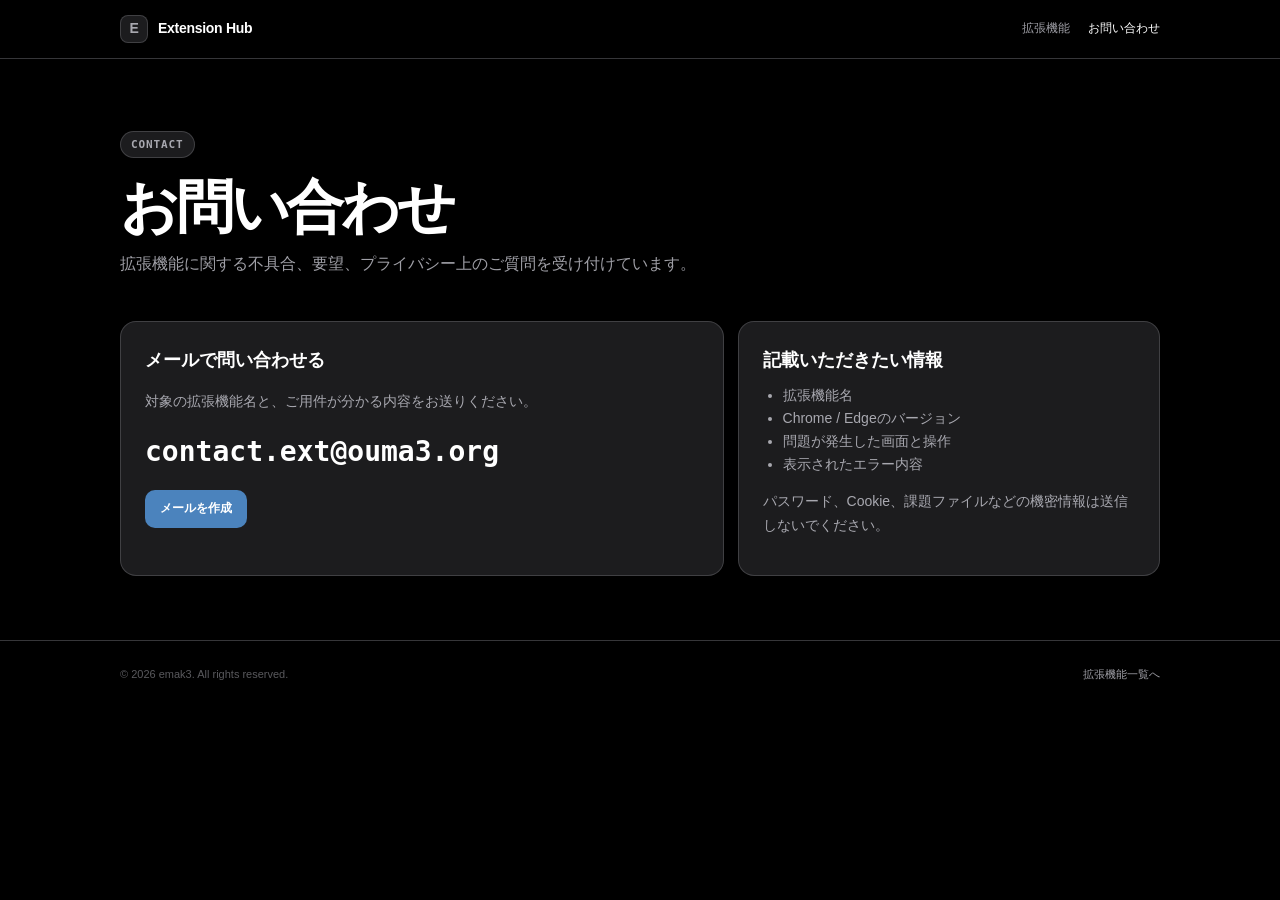
==== contact/index.html @ 343000f4 "拡張機能用サイト" ====
<!DOCTYPE html>
<html lang="ja">
<head><meta charset="utf-8" /><meta name="viewport" content="width=device-width, initial-scale=1" /><meta name="description" content="emak3のブラウザ拡張機能に関するお問い合わせ。" /><title>お問い合わせ — Extension Hub</title><link rel="stylesheet" href="../assets/site.css" /></head>
<body>
<header class="site-header"><nav class="nav" aria-label="メインナビゲーション"><a class="brand" href="../"><span class="brand-mark" aria-hidden="true">E</span><span>Extension Hub</span></a><div class="nav-links"><a href="../">拡張機能</a><a href="./" aria-current="page">お問い合わせ</a></div></nav></header>
<main class="page">
  <section class="hero"><span class="eyebrow">Contact</span><h1>お問い合わせ</h1><p>拡張機能に関する不具合、要望、プライバシー上のご質問を受け付けています。</p></section>
  <div class="contact-layout">
    <section class="contact-card"><h2>メールで問い合わせる</h2><p>対象の拡張機能名と、ご用件が分かる内容をお送りください。</p><a class="email-link" href="mailto:contact.ext@ouma3.org">contact.ext@ouma3.org</a><a class="button button-primary" href="mailto:contact.ext@ouma3.org?subject=Extension%20Support">メールを作成</a></section>
    <aside class="contact-card"><h2>記載いただきたい情報</h2><ul class="contact-list"><li>拡張機能名</li><li>Chrome / Edgeのバージョン</li><li>問題が発生した画面と操作</li><li>表示されたエラー内容</li></ul><p>パスワード、Cookie、課題ファイルなどの機密情報は送信しないでください。</p></aside>
  </div>
</main>
<footer class="site-footer"><div class="footer-inner"><span>&copy; 2026 emak3. All rights reserved.</span><a href="../">拡張機能一覧へ</a></div></footer>
</body></html>
---- assets/site.css ----
:root {
  color-scheme: dark;
  --bg: #000;
  --surface: #1c1c1e;
  --surface-2: #2c2c2e;
  --surface-3: #3a3a3c;
  --text: #fff;
  --muted: rgba(235, 235, 245, .68);
  --subtle: rgba(235, 235, 245, .38);
  --line: rgba(84, 84, 88, .65);
  --blue: #4b83bd;
  --blue-soft: rgba(75, 131, 189, .18);
  --red: #ff453a;
  --radius: 16px;
  --sans: -apple-system, BlinkMacSystemFont, "Segoe UI", "Hiragino Sans", sans-serif;
  --mono: "SFMono-Regular", Consolas, monospace;
}
*, *::before, *::after { box-sizing: border-box; }
html { scroll-behavior: smooth; }
body { margin: 0; min-height: 100vh; background: var(--bg); color: var(--text); font: 14px/1.65 var(--sans); -webkit-font-smoothing: antialiased; }
a { color: inherit; }
button, input, textarea { font: inherit; }
.site-header { position: sticky; top: 0; z-index: 10; border-bottom: 1px solid var(--line); background: rgba(0, 0, 0, .82); backdrop-filter: blur(22px); }
.nav { width: min(1040px, calc(100% - 32px)); height: 58px; margin: 0 auto; display: flex; align-items: center; justify-content: space-between; gap: 20px; }
.brand { display: flex; align-items: center; gap: 10px; text-decoration: none; font-weight: 750; letter-spacing: -.02em; }
.brand-mark { width: 28px; height: 28px; display: grid; place-items: center; border: 1px solid var(--line); border-radius: 8px; color: var(--muted); background: var(--surface); }
.nav-links { display: flex; align-items: center; gap: 18px; }
.nav-links a { color: var(--muted); text-decoration: none; font-size: 12px; }
.nav-links a:hover, .nav-links a[aria-current="page"] { color: var(--text); }
.page { width: min(1040px, calc(100% - 32px)); margin: 0 auto; padding: 72px 0 64px; }
.hero { max-width: 760px; margin-bottom: 44px; }
.eyebrow { display: inline-flex; padding: 5px 10px; border: 1px solid var(--line); border-radius: 99px; color: var(--muted); background: var(--surface); font: 700 11px/1.4 var(--mono); letter-spacing: .08em; text-transform: uppercase; }
.hero h1 { margin: 18px 0 12px; font-size: clamp(34px, 7vw, 58px); line-height: 1.08; letter-spacing: -.055em; }
.hero p { margin: 0; color: var(--muted); font-size: 16px; }
.section-title { margin: 0 0 14px; color: var(--subtle); font-size: 11px; letter-spacing: .09em; text-transform: uppercase; }
.extension-grid { display: grid; grid-template-columns: repeat(2, minmax(0, 1fr)); gap: 12px; }
.extension-card { display: flex; flex-direction: column; min-height: 260px; padding: 22px; border: 1px solid var(--line); border-radius: var(--radius); background: var(--surface); }
.card-head { display: flex; align-items: center; gap: 13px; }
.card-icon { width: 48px; height: 48px; border-radius: 11px; }
.card-title { margin: 0; font-size: 18px; letter-spacing: -.025em; }
.card-type { margin: 2px 0 0; color: var(--subtle); font: 11px var(--mono); }
.card-desc { flex: 1; margin: 18px 0; color: var(--muted); }
.card-actions { display: flex; flex-wrap: wrap; gap: 8px; }
.button { display: inline-flex; align-items: center; justify-content: center; min-height: 38px; padding: 0 14px; border: 1px solid var(--line); border-radius: 10px; color: var(--muted); background: transparent; text-decoration: none; font-size: 12px; font-weight: 650; transition: .15s ease; }
.button:hover { color: var(--text); background: var(--surface-2); }
.button-primary { color: #fff; border-color: transparent; background: var(--blue); }
.button-primary:hover { background: #568fc9; }
.callout { display: flex; align-items: center; justify-content: space-between; gap: 20px; margin-top: 32px; padding: 20px 22px; border: 1px solid var(--line); border-radius: var(--radius); background: var(--surface); }
.callout h2 { margin: 0 0 3px; font-size: 16px; }
.callout p { margin: 0; color: var(--muted); font-size: 12px; }
.policy-page { width: min(780px, calc(100% - 32px)); }
.policy-head { margin-bottom: 34px; }
.policy-back { color: var(--subtle); text-decoration: none; font-size: 12px; }
.policy-head h1 { margin: 18px 0 3px; font-size: clamp(31px, 7vw, 46px); line-height: 1.12; letter-spacing: -.045em; }
.policy-product { margin: 0; color: var(--muted); font-size: 17px; }
.policy-meta { margin: 8px 0 0; color: var(--subtle); font-size: 12px; }
.policy-note { margin-top: 18px; padding: 12px 14px; border: 1px solid var(--line); border-radius: 10px; color: var(--muted); background: var(--surface); font-size: 12px; }
.policy-list { display: grid; gap: 8px; }
.policy-item { overflow: hidden; border: 1px solid var(--line); border-radius: 14px; background: var(--surface); }
.policy-item summary { display: grid; grid-template-columns: 36px 1fr 18px; align-items: center; gap: 10px; padding: 15px 17px; cursor: pointer; list-style: none; }
.policy-item summary::-webkit-details-marker { display: none; }
.policy-item summary:hover { background: rgba(120,120,128,.12); }
.policy-number { color: var(--subtle); font: 11px var(--mono); }
.policy-label { font-weight: 700; }
.policy-chevron { color: var(--subtle); transition: transform .2s ease; }
.policy-item[open] .policy-chevron { transform: rotate(180deg); }
.policy-content { padding: 2px 18px 18px 63px; border-top: 1px solid var(--line); color: var(--muted); }
.policy-content p { margin: 13px 0 0; }
.policy-content ul { margin: 12px 0 0; padding-left: 20px; }
.policy-content li + li { margin-top: 7px; }
.policy-content strong { color: var(--text); }
.contact-layout { display: grid; grid-template-columns: 1fr .7fr; gap: 14px; }
.contact-card { padding: 24px; border: 1px solid var(--line); border-radius: var(--radius); background: var(--surface); }
.contact-card h2 { margin: 0 0 8px; font-size: 18px; }
.contact-card p { color: var(--muted); }
.email-link { display: block; margin: 22px 0; overflow-wrap: anywhere; color: var(--text); font: 700 clamp(18px, 4vw, 28px) var(--mono); text-decoration: none; }
.contact-list { margin: 0; padding-left: 20px; color: var(--muted); }
.site-footer { border-top: 1px solid var(--line); }
.footer-inner { width: min(1040px, calc(100% - 32px)); margin: 0 auto; padding: 24px 0; display: flex; justify-content: space-between; gap: 16px; color: var(--subtle); font-size: 11px; }
.footer-inner a { color: var(--muted); text-decoration: none; }
@media (max-width: 720px) {
  .page { padding-top: 46px; }
  .extension-grid, .contact-layout { grid-template-columns: 1fr; }
  .callout { align-items: stretch; flex-direction: column; }
  .callout .button { width: 100%; }
}
@media (max-width: 520px) {
  .nav-links a:first-child { display: none; }
  .extension-card { min-height: 0; }
  .policy-item summary { grid-template-columns: 28px 1fr 18px; padding: 14px; }
  .policy-content { padding: 2px 14px 16px 52px; }
  .footer-inner { flex-direction: column; }
}
@media (prefers-reduced-motion: reduce) { * { transition-duration: .01ms !important; } }
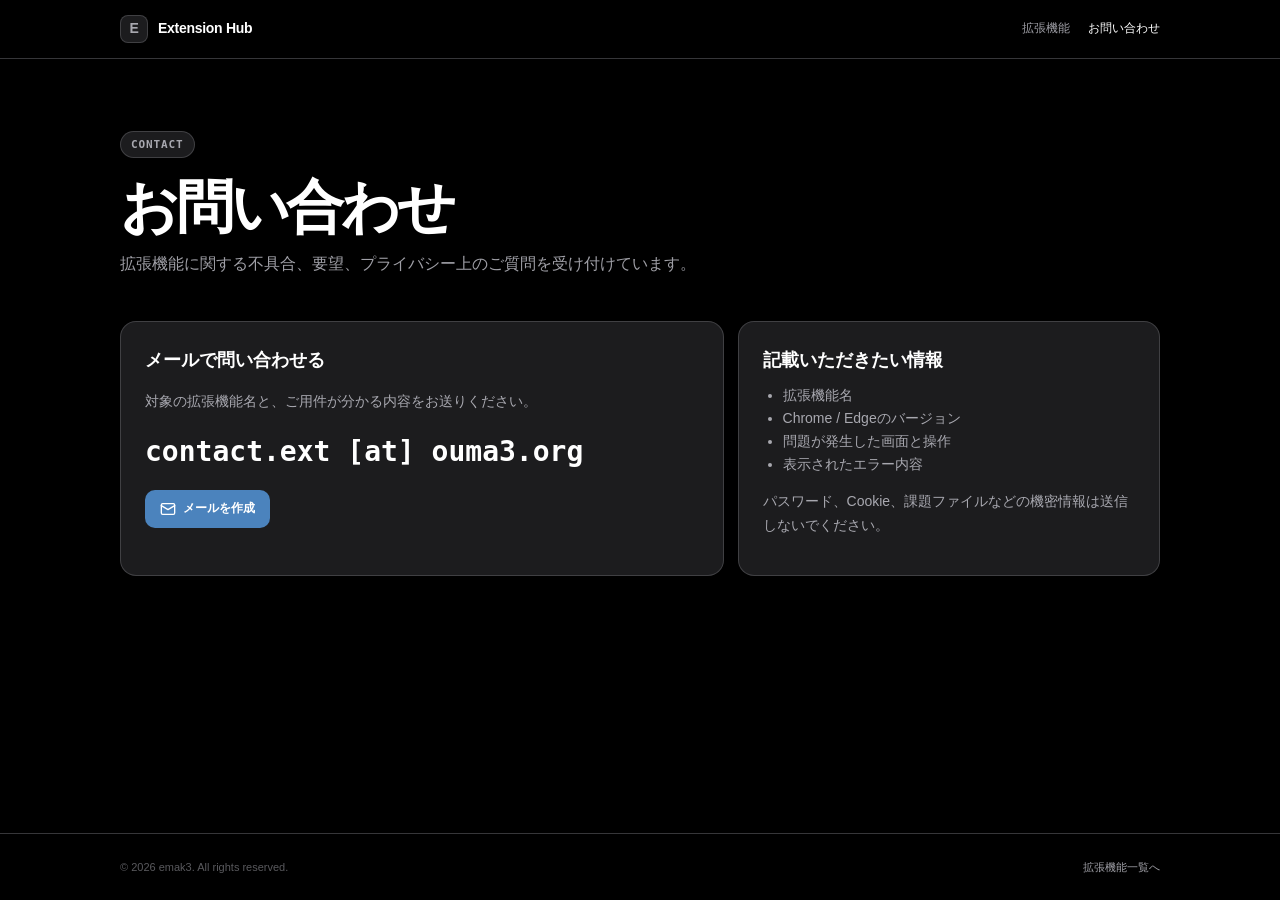
==== commit d8fed187: "お問い合わせページ" ====
--- a/contact/index.html
+++ b/contact/index.html
@@ -6,10 +6,10 @@
 <main class="page">
   <section class="hero"><span class="eyebrow">Contact</span><h1>お問い合わせ</h1><p>拡張機能に関する不具合、要望、プライバシー上のご質問を受け付けています。</p></section>
   <div class="contact-layout">
-    <section class="contact-card"><h2>メールで問い合わせる</h2><p>対象の拡張機能名と、ご用件が分かる内容をお送りください。</p><a class="email-link" href="mailto:contact.ext@ouma3.org">contact.ext@ouma3.org</a><a class="button button-primary" href="mailto:contact.ext@ouma3.org?subject=Extension%20Support">メールを作成</a></section>
+    <section class="contact-card"><h2>メールで問い合わせる</h2><p>対象の拡張機能名と、ご用件が分かる内容をお送りください。</p><a class="email-link" href="mailto:contact.ext@ouma3.org">contact.ext [at] ouma3.org</a><a class="button button-primary" href="mailto:contact.ext@ouma3.org"><svg class="button-icon" viewBox="0 0 24 24" fill="none" stroke="currentColor" stroke-width="2" stroke-linecap="round" stroke-linejoin="round" aria-hidden="true"><rect width="20" height="16" x="2" y="4" rx="2"/><path d="m22 7-10 6L2 7"/></svg><span>メールを作成</span></a></section>
     <aside class="contact-card"><h2>記載いただきたい情報</h2><ul class="contact-list"><li>拡張機能名</li><li>Chrome / Edgeのバージョン</li><li>問題が発生した画面と操作</li><li>表示されたエラー内容</li></ul><p>パスワード、Cookie、課題ファイルなどの機密情報は送信しないでください。</p></aside>
   </div>
 </main>
 <footer class="site-footer"><div class="footer-inner"><span>&copy; 2026 emak3. All rights reserved.</span><a href="../">拡張機能一覧へ</a></div></footer>
+<script src="../assets/site.js"></script>
 </body></html>
-
--- a/assets/site.css
+++ b/assets/site.css
@@ -17,7 +17,7 @@
 }
 *, *::before, *::after { box-sizing: border-box; }
 html { scroll-behavior: smooth; }
-body { margin: 0; min-height: 100vh; background: var(--bg); color: var(--text); font: 14px/1.65 var(--sans); -webkit-font-smoothing: antialiased; }
+body { display: flex; flex-direction: column; margin: 0; min-height: 100vh; background: var(--bg); color: var(--text); font: 14px/1.65 var(--sans); -webkit-font-smoothing: antialiased; }
 a { color: inherit; }
 button, input, textarea { font: inherit; }
 .site-header { position: sticky; top: 0; z-index: 10; border-bottom: 1px solid var(--line); background: rgba(0, 0, 0, .82); backdrop-filter: blur(22px); }
@@ -27,7 +27,7 @@
 .nav-links { display: flex; align-items: center; gap: 18px; }
 .nav-links a { color: var(--muted); text-decoration: none; font-size: 12px; }
 .nav-links a:hover, .nav-links a[aria-current="page"] { color: var(--text); }
-.page { width: min(1040px, calc(100% - 32px)); margin: 0 auto; padding: 72px 0 64px; }
+.page { flex: 1 0 auto; width: min(1040px, calc(100% - 32px)); margin: 0 auto; padding: 72px 0 64px; }
 .hero { max-width: 760px; margin-bottom: 44px; }
 .eyebrow { display: inline-flex; padding: 5px 10px; border: 1px solid var(--line); border-radius: 99px; color: var(--muted); background: var(--surface); font: 700 11px/1.4 var(--mono); letter-spacing: .08em; text-transform: uppercase; }
 .hero h1 { margin: 18px 0 12px; font-size: clamp(34px, 7vw, 58px); line-height: 1.08; letter-spacing: -.055em; }
@@ -41,10 +41,12 @@
 .card-type { margin: 2px 0 0; color: var(--subtle); font: 11px var(--mono); }
 .card-desc { flex: 1; margin: 18px 0; color: var(--muted); }
 .card-actions { display: flex; flex-wrap: wrap; gap: 8px; }
-.button { display: inline-flex; align-items: center; justify-content: center; min-height: 38px; padding: 0 14px; border: 1px solid var(--line); border-radius: 10px; color: var(--muted); background: transparent; text-decoration: none; font-size: 12px; font-weight: 650; transition: .15s ease; }
+.button { display: inline-flex; align-items: center; justify-content: center; gap: 7px; min-height: 38px; padding: 0 14px; border: 1px solid var(--line); border-radius: 10px; color: var(--muted); background: transparent; text-decoration: none; font-size: 12px; font-weight: 650; transition: .15s ease; }
 .button:hover { color: var(--text); background: var(--surface-2); }
 .button-primary { color: #fff; border-color: transparent; background: var(--blue); }
 .button-primary:hover { background: #568fc9; }
+.store-button { white-space: nowrap; }
+.button-icon { width: 16px; height: 16px; flex: 0 0 auto; }
 .callout { display: flex; align-items: center; justify-content: space-between; gap: 20px; margin-top: 32px; padding: 20px 22px; border: 1px solid var(--line); border-radius: var(--radius); background: var(--surface); }
 .callout h2 { margin: 0 0 3px; font-size: 16px; }
 .callout p { margin: 0; color: var(--muted); font-size: 12px; }
@@ -75,7 +77,7 @@
 .contact-card p { color: var(--muted); }
 .email-link { display: block; margin: 22px 0; overflow-wrap: anywhere; color: var(--text); font: 700 clamp(18px, 4vw, 28px) var(--mono); text-decoration: none; }
 .contact-list { margin: 0; padding-left: 20px; color: var(--muted); }
-.site-footer { border-top: 1px solid var(--line); }
+.site-footer { flex-shrink: 0; margin-top: auto; border-top: 1px solid var(--line); }
 .footer-inner { width: min(1040px, calc(100% - 32px)); margin: 0 auto; padding: 24px 0; display: flex; justify-content: space-between; gap: 16px; color: var(--subtle); font-size: 11px; }
 .footer-inner a { color: var(--muted); text-decoration: none; }
 @media (max-width: 720px) {
@@ -92,4 +94,3 @@
   .footer-inner { flex-direction: column; }
 }
 @media (prefers-reduced-motion: reduce) { * { transition-duration: .01ms !important; } }
-
